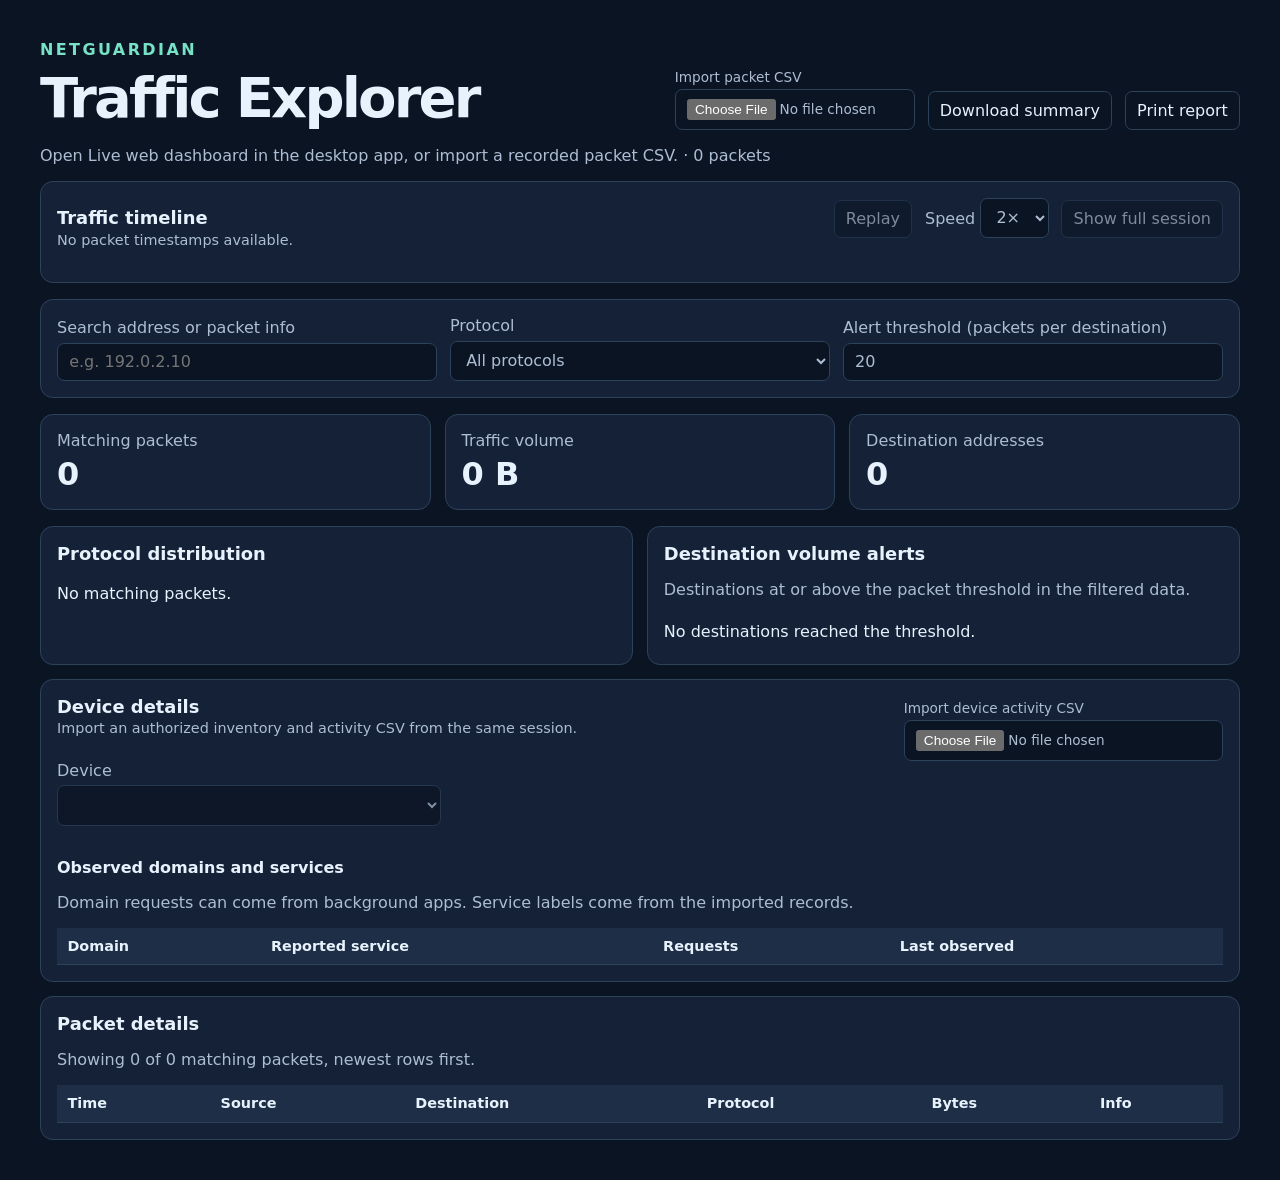
==== web/index.html @ fd84c807 "Add live Traffic Explorer and local device discovery" ====
<!doctype html>
<html lang="en">
<head>
  <meta charset="utf-8">
  <meta name="viewport" content="width=device-width, initial-scale=1">
  <title>NetGuardian | Traffic Explorer</title>
  <link rel="stylesheet" href="styles.css">
  <script src="dashboard.js" defer></script>
</head>
<body>
  <main>
    <header>
      <div><p class="brand">NETGUARDIAN</p><h1>Traffic Explorer</h1></div>
      <div class="actions">
        <label class="upload">Import packet CSV <input id="file" type="file" accept=".csv,text/csv"></label>
        <button id="return-live" type="button" hidden>Return to live</button>
        <button id="download" type="button">Download summary</button>
        <button id="print" type="button">Print report</button>
      </div>
    </header>
    <p id="status" role="status"></p>

    <section class="timeline-panel" aria-labelledby="timeline-title">
      <div class="panel-header">
        <div><h2 id="timeline-title">Traffic timeline</h2><p id="timeline-note"></p></div>
        <div class="actions">
          <button id="replay" type="button">Replay</button>
          <label>Speed <select id="speed"><option value="1">1×</option><option value="2" selected>2×</option><option value="5">5×</option></select></label>
          <button id="show-all" type="button">Show full session</button>
        </div>
      </div>
      <div id="timeline" class="timeline" aria-label="Filter by traffic interval"></div>
      <div class="timeline-axis"><span id="time-start"></span><span id="time-end"></span></div>
    </section>

    <section class="filters" aria-label="Packet filters">
      <label>Search address or packet info<input id="search" type="search" placeholder="e.g. 192.0.2.10"></label>
      <label>Protocol<select id="protocol"></select></label>
      <label>Alert threshold (packets per destination)<input id="threshold" type="number" min="1" step="1" value="20"></label>
    </section>

    <div id="scope" class="scope" hidden>
      <span id="scope-text"></span><button id="clear-scope" type="button">Clear selection</button>
    </div>

    <dl class="metrics">
      <div><dt>Matching packets</dt><dd id="packets"></dd></div>
      <div><dt>Traffic volume</dt><dd id="volume"></dd></div>
      <div><dt>Destination addresses</dt><dd id="destinations"></dd></div>
    </dl>

    <div class="panels">
      <section><h2>Protocol distribution</h2><ul id="distribution" class="bars"></ul></section>
      <section><h2>Destination volume alerts</h2><p>Destinations at or above the packet threshold in the filtered data.</p><ul id="alerts"></ul><p id="alert-evidence" hidden></p></section>
    </div>

    <section class="packet-panel" aria-labelledby="device-title">
      <div class="panel-header">
        <div><h2 id="device-title">Device details</h2><p id="device-status" role="status"></p></div>
        <label class="upload">Import device activity CSV <input id="device-file" type="file" accept=".csv,text/csv"></label>
      </div>
      <label class="device-picker">Device <select id="device"></select></label>
      <dl class="device-facts" id="device-facts"></dl>
      <h3>Observed domains and services</h3>
      <p>Domain requests can come from background apps. Service labels come from the imported records.</p>
      <div class="table-wrap" tabindex="0" aria-label="Scrollable domain activity">
        <table>
          <thead><tr><th scope="col">Domain</th><th scope="col">Reported service</th><th scope="col">Requests</th><th scope="col">Last observed</th></tr></thead>
          <tbody id="device-activity"></tbody>
        </table>
      </div>
    </section>

    <section class="packet-panel">
      <h2>Packet details</h2><p id="row-count"></p>
      <div class="table-wrap" tabindex="0" aria-label="Scrollable packet table">
        <table>
          <thead><tr><th scope="col">Time</th><th scope="col">Source</th><th scope="col">Destination</th><th scope="col">Protocol</th><th scope="col">Bytes</th><th scope="col">Info</th></tr></thead>
          <tbody id="rows"></tbody>
        </table>
      </div>
    </section>
  </main>
</body>
</html>
---- web/styles.css ----
:root {
  color-scheme: dark;
  font-family: system-ui, sans-serif;
  color: #e8f2fd;
  background: #0b1423;
  --panel: #142137;
  --border: #2d425b;
  --muted: #adbed3;
  --accent: #77e2c5;
}
* { box-sizing: border-box; }
body { margin: 0; }
main { width: min(1200px, 100% - 2rem); margin: 2.5rem auto; }
header, .actions, .filters { display: flex; align-items: end; flex-wrap: wrap; gap: .8rem; }
header { justify-content: space-between; }
h1 { font-size: clamp(2rem, 5vw, 3.5rem); margin: 0; letter-spacing: -.05em; }
h2 { font-size: 1.12rem; margin-top: 0; }
p, dt, label { color: var(--muted); }
.brand { color: var(--accent); font-weight: 700; letter-spacing: .15em; margin: 0 0 .35rem; }
button, input, select { font: inherit; color: inherit; background: #0b1423; border: 1px solid var(--border); border-radius: .45rem; padding: .55rem .7rem; }
button, .upload { cursor: pointer; }
button:hover, .upload:hover { border-color: var(--accent); }
.upload { display: grid; gap: .25rem; font-size: .85rem; }
#file { max-width: 15rem; }
:focus-visible { outline: 2px solid var(--accent); outline-offset: 3px; }
.filters, .metrics > div, .panels > section, .packet-panel { padding: 1rem; border: 1px solid var(--border); border-radius: .8rem; background: var(--panel); }
.filters label { display: grid; gap: .35rem; flex: 1 1 12rem; }
.filters input, .filters select { min-width: 0; width: 100%; }
.metrics, .panels { display: grid; gap: .85rem; }
.metrics { grid-template-columns: repeat(3, minmax(0, 1fr)); }
.metrics dd { margin: .3rem 0 0; font-size: clamp(1.15rem, 3vw, 2rem); font-weight: 700; font-variant-numeric: tabular-nums; }
.panels { grid-template-columns: repeat(2, minmax(0, 1fr)); }
.bars, #alerts { list-style: none; margin: 0; padding: 0; }
.bars li { display: grid; grid-template-columns: minmax(5rem, 1fr) 2fr auto; gap: .6rem; align-items: center; padding: .35rem 0; }
progress { accent-color: var(--accent); width: 100%; height: .75rem; }
#alerts li { padding: .45rem 0; overflow-wrap: anywhere; }
#alerts li + li { border-top: 1px solid var(--border); }
.packet-panel { margin-top: .85rem; }
.table-wrap { overflow: auto; max-height: 26rem; }
table { width: 100%; border-collapse: collapse; text-align: left; font-size: .9rem; }
th, td { padding: .65rem; border-bottom: 1px solid var(--border); }
th { position: sticky; top: 0; background: #1d2e46; }
td:not(:last-child) { white-space: nowrap; }
td:last-child { overflow-wrap: anywhere; min-width: 10rem; }
@media (max-width: 650px) { .metrics, .panels { grid-template-columns: 1fr; } }

.timeline-panel { margin: 1rem 0; padding: 1rem; border: 1px solid var(--border); border-radius: .8rem; background: var(--panel); }
.panel-header { display: flex; justify-content: space-between; align-items: baseline; flex-wrap: wrap; gap: .6rem; }
.panel-header h2 { margin-bottom: .2rem; }
.panel-header p { margin: .2rem 0 .75rem; font-size: .9rem; }
.timeline { display: flex; gap: 3px; align-items: stretch; height: 6rem; margin-top: .45rem; }
.timeline:empty { display: none; }
.timeline button { position: relative; flex: 1 1 0; min-width: 0; padding: 0; border: 0; border-radius: .25rem; background: #1e3048; }
.timeline button::after { content: ""; position: absolute; inset: auto 0 0; height: var(--bar-height); border-radius: .25rem; background: #54bba6; }
.timeline button[aria-pressed="true"] { outline: 2px solid #fff; outline-offset: 1px; }
.timeline button[aria-pressed="true"]::after, .timeline button:hover::after { background: #a4f8e2; }
.timeline-axis { display: flex; justify-content: space-between; margin-top: .4rem; color: var(--muted); font-size: .8rem; }
.scope:not([hidden]) { display: flex; align-items: center; gap: .65rem; margin-top: .75rem; color: var(--accent); }
#alerts button { text-align: left; overflow-wrap: anywhere; max-width: 100%; }
#alerts button[aria-pressed="true"] { border-color: var(--accent); }
#alert-evidence { font-size: .9rem; overflow-wrap: anywhere; }
button:disabled { opacity: .5; cursor: default; }
@media print {
  :root { color-scheme: light; color: #142137; background: white; --panel: white; --muted: #40506a; }
  main { width: 100%; margin: 0; }
  .actions, .filters, .scope button { display: none; }
  .table-wrap { max-height: none; overflow: visible; }
  th { position: static; background: #eef4f8; }
  .panels > section, .timeline-panel { break-inside: avoid; }
}

.device-picker { display: grid; gap: .35rem; width: min(100%, 24rem); }
.device-facts { display: grid; grid-template-columns: repeat(auto-fit, minmax(9rem, 1fr)); gap: .75rem; }
.device-facts dd { margin: .3rem 0 0; overflow-wrap: anywhere; }
h3 { font-size: 1rem; }
@media print { .device-picker { display: none; } }
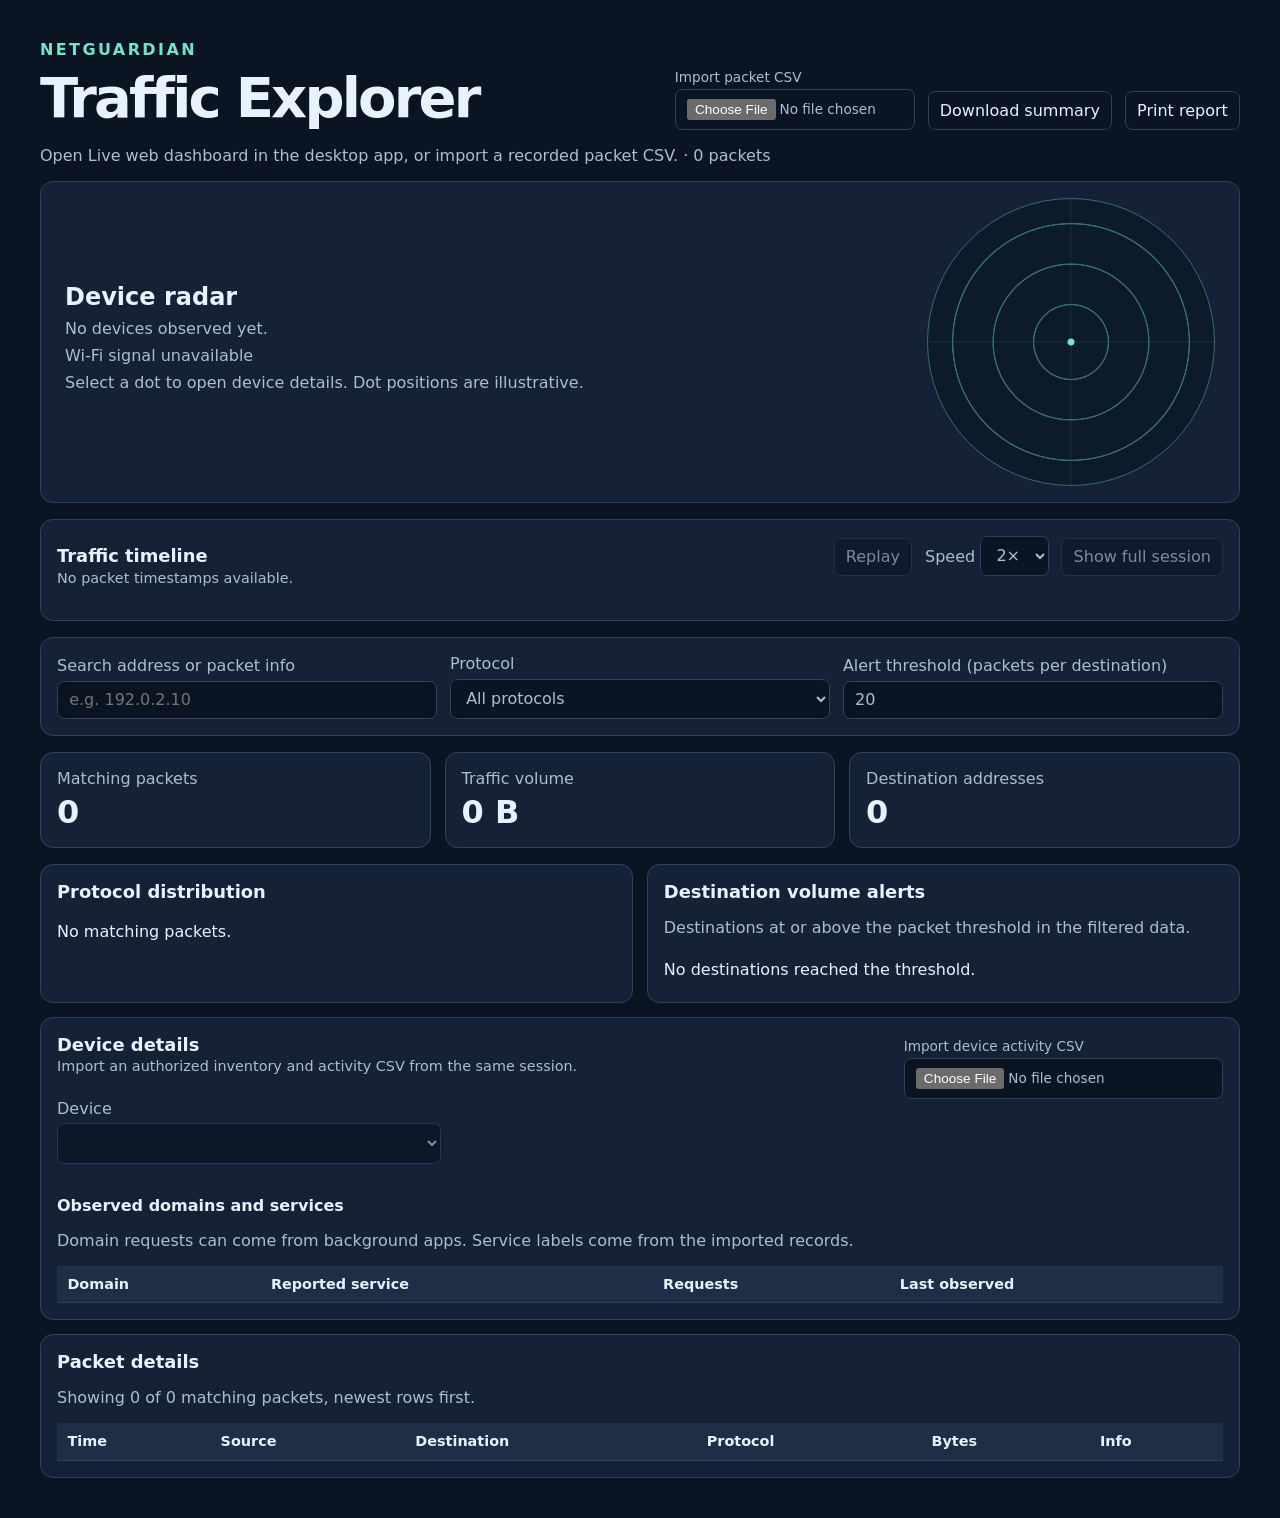
==== commit 8fcf2bef: "Add device radar and Windows Wi-Fi signal monitoring" ====
--- a/web/index.html
+++ b/web/index.html
@@ -19,6 +19,17 @@
       </div>
     </header>
     <p id="status" role="status"></p>
+
+    <section class="radar-panel" aria-labelledby="radar-title">
+      <div class="radar-copy">
+        <h2 id="radar-title">Device radar</h2>
+        <p id="radar-count"></p>
+        <label for="wifi-meter" id="wifi-label">Wi-Fi signal unavailable</label>
+        <meter id="wifi-meter" min="0" max="100" hidden></meter>
+        <p>Select a dot to open device details. Dot positions are illustrative.</p>
+      </div>
+      <div id="radar" class="radar" aria-label="Observed devices"></div>
+    </section>
 
     <section class="timeline-panel" aria-labelledby="timeline-title">
       <div class="panel-header">
--- a/web/styles.css
+++ b/web/styles.css
@@ -74,3 +74,46 @@
 .device-facts dd { margin: .3rem 0 0; overflow-wrap: anywhere; }
 h3 { font-size: 1rem; }
 @media print { .device-picker { display: none; } }
+
+.radar-panel {
+  display: grid;
+  grid-template-columns: minmax(0, 1fr) auto;
+  gap: 1rem;
+  align-items: center;
+  padding: 1rem 1.5rem;
+  border: 1px solid var(--border);
+  border-radius: .8rem;
+  background: var(--panel);
+}
+.radar-copy h2 { font-size: 1.5rem; margin-bottom: .4rem; }
+.radar-copy p { margin: .5rem 0; }
+#wifi-meter { width: min(100%, 14rem); }
+#wifi-meter:not([hidden]) { display: block; }
+.radar {
+  position: relative;
+  width: min(18rem, 70vw);
+  aspect-ratio: 1;
+  border: 1px solid #386c6d;
+  border-radius: 50%;
+  background:
+    radial-gradient(circle, #77e2c5 0 3px, transparent 4px),
+    repeating-radial-gradient(circle, transparent 0 18%, #386c6d 18.3% 18.7%, transparent 19% 20%),
+    linear-gradient(90deg, transparent 49.8%, #386c6d 50%, transparent 50.2%),
+    linear-gradient(0deg, transparent 49.8%, #386c6d 50%, transparent 50.2%),
+    #0b1b2a;
+}
+.radar-device {
+  position: absolute;
+  transform: translate(-50%, -50%);
+  width: 1.4rem;
+  height: 1.4rem;
+  padding: 0;
+  border: 1px solid transparent;
+  border-radius: 50%;
+  background: radial-gradient(circle, #77e2c5 0 28%, #286b67 34%, transparent 65%);
+}
+.radar-device[aria-pressed="true"] { border-color: #bafbed; }
+@media (max-width: 650px) {
+  .radar-panel { grid-template-columns: 1fr; }
+  .radar { justify-self: center; }
+}
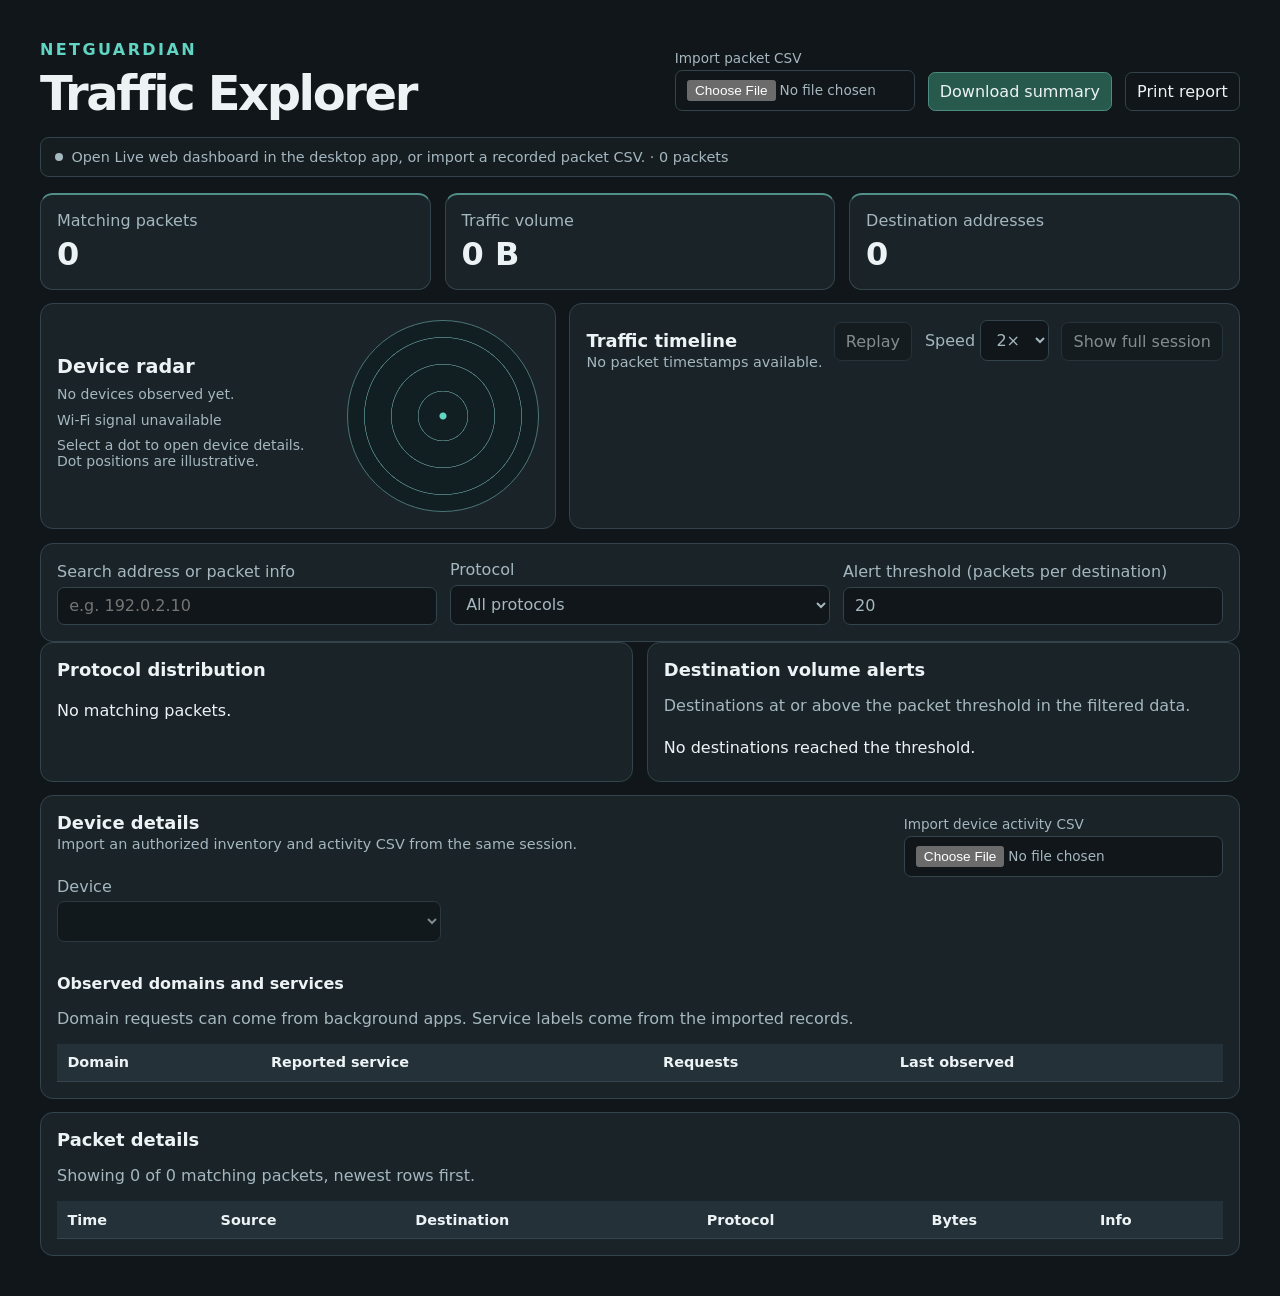
==== commit 1269440b: "Refine dashboard layout and show selected subnet topology" ====
--- a/web/index.html
+++ b/web/index.html
@@ -20,29 +20,37 @@
     </header>
     <p id="status" role="status"></p>
 
-    <section class="radar-panel" aria-labelledby="radar-title">
-      <div class="radar-copy">
-        <h2 id="radar-title">Device radar</h2>
-        <p id="radar-count"></p>
-        <label for="wifi-meter" id="wifi-label">Wi-Fi signal unavailable</label>
-        <meter id="wifi-meter" min="0" max="100" hidden></meter>
-        <p>Select a dot to open device details. Dot positions are illustrative.</p>
-      </div>
-      <div id="radar" class="radar" aria-label="Observed devices"></div>
-    </section>
+    <dl class="metrics">
+      <div><dt>Matching packets</dt><dd id="packets"></dd></div>
+      <div><dt>Traffic volume</dt><dd id="volume"></dd></div>
+      <div><dt>Destination addresses</dt><dd id="destinations"></dd></div>
+    </dl>
 
-    <section class="timeline-panel" aria-labelledby="timeline-title">
-      <div class="panel-header">
-        <div><h2 id="timeline-title">Traffic timeline</h2><p id="timeline-note"></p></div>
-        <div class="actions">
-          <button id="replay" type="button">Replay</button>
-          <label>Speed <select id="speed"><option value="1">1×</option><option value="2" selected>2×</option><option value="5">5×</option></select></label>
-          <button id="show-all" type="button">Show full session</button>
+    <div class="overview">
+      <section class="radar-panel" aria-labelledby="radar-title">
+        <div class="radar-copy">
+          <h2 id="radar-title">Device radar</h2>
+          <p id="radar-count"></p>
+          <label for="wifi-meter" id="wifi-label">Wi-Fi signal unavailable</label>
+          <meter id="wifi-meter" min="0" max="100" hidden></meter>
+          <p>Select a dot to open device details. Dot positions are illustrative.</p>
         </div>
-      </div>
-      <div id="timeline" class="timeline" aria-label="Filter by traffic interval"></div>
-      <div class="timeline-axis"><span id="time-start"></span><span id="time-end"></span></div>
-    </section>
+        <div id="radar" class="radar" aria-label="Observed devices"></div>
+      </section>
+
+      <section class="timeline-panel" aria-labelledby="timeline-title">
+        <div class="panel-header">
+          <div><h2 id="timeline-title">Traffic timeline</h2><p id="timeline-note"></p></div>
+          <div class="actions">
+            <button id="replay" type="button">Replay</button>
+            <label>Speed <select id="speed"><option value="1">1×</option><option value="2" selected>2×</option><option value="5">5×</option></select></label>
+            <button id="show-all" type="button">Show full session</button>
+          </div>
+        </div>
+        <div id="timeline" class="timeline" aria-label="Filter by traffic interval"></div>
+        <div class="timeline-axis"><span id="time-start"></span><span id="time-end"></span></div>
+      </section>
+    </div>
 
     <section class="filters" aria-label="Packet filters">
       <label>Search address or packet info<input id="search" type="search" placeholder="e.g. 192.0.2.10"></label>
@@ -53,12 +61,6 @@
     <div id="scope" class="scope" hidden>
       <span id="scope-text"></span><button id="clear-scope" type="button">Clear selection</button>
     </div>
-
-    <dl class="metrics">
-      <div><dt>Matching packets</dt><dd id="packets"></dd></div>
-      <div><dt>Traffic volume</dt><dd id="volume"></dd></div>
-      <div><dt>Destination addresses</dt><dd id="destinations"></dd></div>
-    </dl>
 
     <div class="panels">
       <section><h2>Protocol distribution</h2><ul id="distribution" class="bars"></ul></section>
--- a/web/styles.css
+++ b/web/styles.css
@@ -1,12 +1,12 @@
 :root {
   color-scheme: dark;
   font-family: system-ui, sans-serif;
-  color: #e8f2fd;
-  background: #0b1423;
-  --panel: #142137;
-  --border: #2d425b;
-  --muted: #adbed3;
-  --accent: #77e2c5;
+  color: #edf3f5;
+  background: #101619;
+  --panel: #192328;
+  --border: #34444c;
+  --muted: #a5b7bf;
+  --accent: #61d4c3;
 }
 * { box-sizing: border-box; }
 body { margin: 0; }
@@ -17,7 +17,7 @@
 h2 { font-size: 1.12rem; margin-top: 0; }
 p, dt, label { color: var(--muted); }
 .brand { color: var(--accent); font-weight: 700; letter-spacing: .15em; margin: 0 0 .35rem; }
-button, input, select { font: inherit; color: inherit; background: #0b1423; border: 1px solid var(--border); border-radius: .45rem; padding: .55rem .7rem; }
+button, input, select { font: inherit; color: inherit; background: #101619; border: 1px solid var(--border); border-radius: .45rem; padding: .55rem .7rem; }
 button, .upload { cursor: pointer; }
 button:hover, .upload:hover { border-color: var(--accent); }
 .upload { display: grid; gap: .25rem; font-size: .85rem; }
@@ -39,7 +39,7 @@
 .table-wrap { overflow: auto; max-height: 26rem; }
 table { width: 100%; border-collapse: collapse; text-align: left; font-size: .9rem; }
 th, td { padding: .65rem; border-bottom: 1px solid var(--border); }
-th { position: sticky; top: 0; background: #1d2e46; }
+th { position: sticky; top: 0; background: #243139; }
 td:not(:last-child) { white-space: nowrap; }
 td:last-child { overflow-wrap: anywhere; min-width: 10rem; }
 @media (max-width: 650px) { .metrics, .panels { grid-template-columns: 1fr; } }
@@ -50,10 +50,10 @@
 .panel-header p { margin: .2rem 0 .75rem; font-size: .9rem; }
 .timeline { display: flex; gap: 3px; align-items: stretch; height: 6rem; margin-top: .45rem; }
 .timeline:empty { display: none; }
-.timeline button { position: relative; flex: 1 1 0; min-width: 0; padding: 0; border: 0; border-radius: .25rem; background: #1e3048; }
-.timeline button::after { content: ""; position: absolute; inset: auto 0 0; height: var(--bar-height); border-radius: .25rem; background: #54bba6; }
+.timeline button { position: relative; flex: 1 1 0; min-width: 0; padding: 0; border: 0; border-radius: .25rem; background: #27363e; }
+.timeline button::after { content: ""; position: absolute; inset: auto 0 0; height: var(--bar-height); border-radius: .25rem; background: #57bbaa; }
 .timeline button[aria-pressed="true"] { outline: 2px solid #fff; outline-offset: 1px; }
-.timeline button[aria-pressed="true"]::after, .timeline button:hover::after { background: #a4f8e2; }
+.timeline button[aria-pressed="true"]::after, .timeline button:hover::after { background: #9be3d8; }
 .timeline-axis { display: flex; justify-content: space-between; margin-top: .4rem; color: var(--muted); font-size: .8rem; }
 .scope:not([hidden]) { display: flex; align-items: center; gap: .65rem; margin-top: .75rem; color: var(--accent); }
 #alerts button { text-align: left; overflow-wrap: anywhere; max-width: 100%; }
@@ -61,11 +61,11 @@
 #alert-evidence { font-size: .9rem; overflow-wrap: anywhere; }
 button:disabled { opacity: .5; cursor: default; }
 @media print {
-  :root { color-scheme: light; color: #142137; background: white; --panel: white; --muted: #40506a; }
+  :root { color-scheme: light; color: #192328; background: white; --panel: white; --muted: #405159; }
   main { width: 100%; margin: 0; }
   .actions, .filters, .scope button { display: none; }
   .table-wrap { max-height: none; overflow: visible; }
-  th { position: static; background: #eef4f8; }
+  th { position: static; background: #ecf2f3; }
   .panels > section, .timeline-panel { break-inside: avoid; }
 }
 
@@ -93,14 +93,14 @@
   position: relative;
   width: min(18rem, 70vw);
   aspect-ratio: 1;
-  border: 1px solid #386c6d;
+  border: 1px solid #4c7675;
   border-radius: 50%;
   background:
-    radial-gradient(circle, #77e2c5 0 3px, transparent 4px),
-    repeating-radial-gradient(circle, transparent 0 18%, #386c6d 18.3% 18.7%, transparent 19% 20%),
-    linear-gradient(90deg, transparent 49.8%, #386c6d 50%, transparent 50.2%),
-    linear-gradient(0deg, transparent 49.8%, #386c6d 50%, transparent 50.2%),
-    #0b1b2a;
+    radial-gradient(circle, #61d4c3 0 3px, transparent 4px),
+    repeating-radial-gradient(circle, transparent 0 18%, #4c7675 18.3% 18.7%, transparent 19% 20%),
+    linear-gradient(90deg, transparent 49.8%, #4c7675 50%, transparent 50.2%),
+    linear-gradient(0deg, transparent 49.8%, #4c7675 50%, transparent 50.2%),
+    #111e22;
 }
 .radar-device {
   position: absolute;
@@ -110,10 +110,49 @@
   padding: 0;
   border: 1px solid transparent;
   border-radius: 50%;
-  background: radial-gradient(circle, #77e2c5 0 28%, #286b67 34%, transparent 65%);
+  background: radial-gradient(circle, #61d4c3 0 28%, #28594d 34%, transparent 65%);
 }
-.radar-device[aria-pressed="true"] { border-color: #bafbed; }
+.radar-device[aria-pressed="true"] { border-color: #c6f3ea; }
 @media (max-width: 650px) {
   .radar-panel { grid-template-columns: 1fr; }
   .radar { justify-self: center; }
 }
+
+header { align-items: center; }
+header .actions { justify-content: flex-end; }
+h1 { font-size: clamp(2rem, 4vw, 3rem); }
+#status {
+  display: flex;
+  align-items: center;
+  gap: .55rem;
+  margin: 1rem 0;
+  padding: .7rem .85rem;
+  border: 1px solid var(--border);
+  border-radius: .55rem;
+  background: #151d21;
+  font-size: .9rem;
+}
+#status::before { content: ""; flex: 0 0 .5rem; height: .5rem; border-radius: 50%; background: var(--muted); }
+#status[data-state="active"]::before { background: #8bdcae; }
+#status[data-state="error"]::before { background: #ff9c9e; }
+.metrics { margin: .85rem 0; }
+.metrics > div { border-top: 2px solid #528f89; }
+.overview { display: grid; grid-template-columns: minmax(0, 1fr) minmax(0, 1.3fr); gap: .85rem; margin-bottom: .85rem; }
+.overview > section { min-width: 0; margin: 0; }
+.overview .radar-panel { padding: 1rem; grid-template-columns: minmax(0, 1fr) auto; }
+.overview .radar { width: clamp(8rem, 15vw, 12rem); }
+.overview .radar-copy h2 { font-size: 1.2rem; }
+.overview .radar-copy p, .overview .radar-copy label { font-size: .875rem; }
+.overview .timeline { height: 7rem; }
+#download { background: #28594d; border-color: #4d8c81; }
+button:hover:not(:disabled) { border-color: var(--accent); }
+.table-wrap tbody tr:nth-child(even) { background: #202a2f; }
+@media (max-width: 850px) {
+  .overview { grid-template-columns: 1fr; }
+  header .actions { justify-content: flex-start; }
+}
+@media print {
+  #status, .table-wrap tbody tr:nth-child(even) { background: white; }
+  .overview { display: block; }
+  .overview > section { margin-bottom: .85rem; }
+}
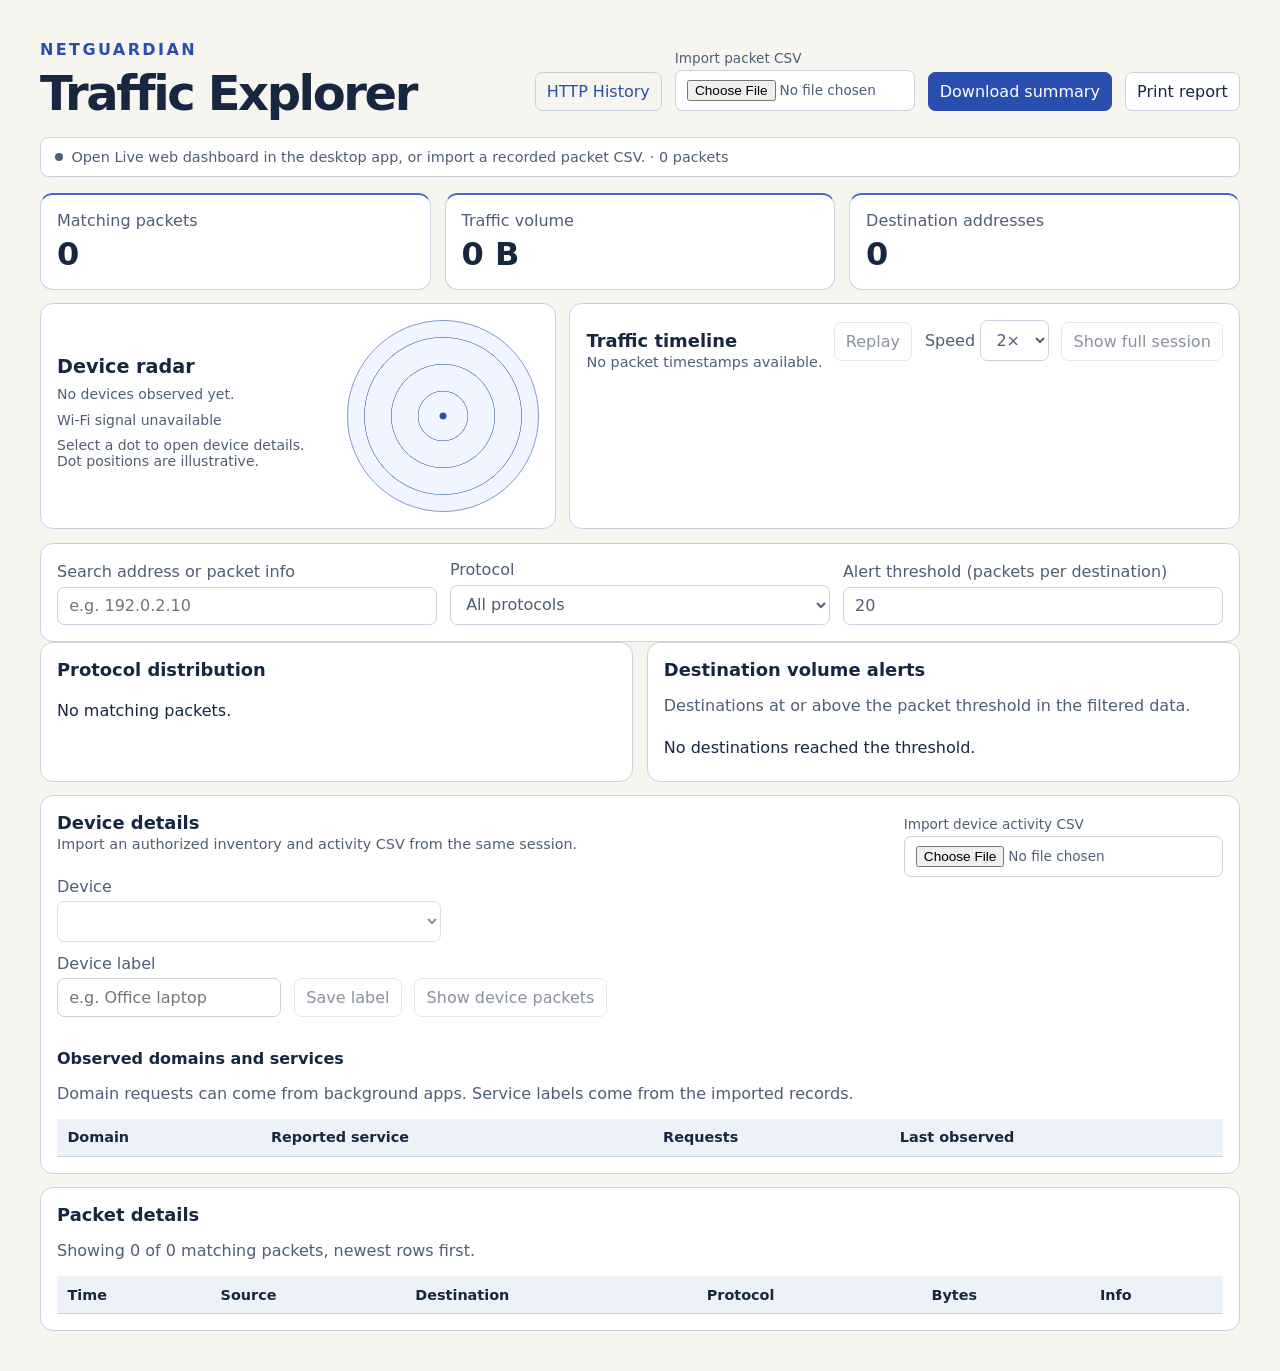
==== commit 6bf79f80: "Add offline HTTP history and device activity filters" ====
--- a/web/index.html
+++ b/web/index.html
@@ -12,6 +12,7 @@
     <header>
       <div><p class="brand">NETGUARDIAN</p><h1>Traffic Explorer</h1></div>
       <div class="actions">
+        <a class="tool-link" href="http-history.html">HTTP History</a>
         <label class="upload">Import packet CSV <input id="file" type="file" accept=".csv,text/csv"></label>
         <button id="return-live" type="button" hidden>Return to live</button>
         <button id="download" type="button">Download summary</button>
@@ -73,6 +74,11 @@
         <label class="upload">Import device activity CSV <input id="device-file" type="file" accept=".csv,text/csv"></label>
       </div>
       <label class="device-picker">Device <select id="device"></select></label>
+      <form id="device-label-form" class="actions">
+        <label>Device label <input id="device-label" maxlength="80" placeholder="e.g. Office laptop"></label>
+        <button id="save-device-label" type="submit">Save label</button>
+        <button id="inspect-device" type="button">Show device packets</button>
+      </form>
       <dl class="device-facts" id="device-facts"></dl>
       <h3>Observed domains and services</h3>
       <p>Domain requests can come from background apps. Service labels come from the imported records.</p>
@@ -84,7 +90,7 @@
       </div>
     </section>
 
-    <section class="packet-panel">
+    <section class="packet-panel" id="packet-results" tabindex="-1">
       <h2>Packet details</h2><p id="row-count"></p>
       <div class="table-wrap" tabindex="0" aria-label="Scrollable packet table">
         <table>
--- a/web/styles.css
+++ b/web/styles.css
@@ -1,12 +1,12 @@
 :root {
-  color-scheme: dark;
+  color-scheme: light;
   font-family: system-ui, sans-serif;
-  color: #edf3f5;
-  background: #101619;
-  --panel: #192328;
-  --border: #34444c;
-  --muted: #a5b7bf;
-  --accent: #61d4c3;
+  color: #182740;
+  background: #f7f5f0;
+  --panel: #ffffff;
+  --border: #c9d1df;
+  --muted: #4f5e74;
+  --accent: #294eb0;
 }
 * { box-sizing: border-box; }
 body { margin: 0; }
@@ -17,7 +17,7 @@
 h2 { font-size: 1.12rem; margin-top: 0; }
 p, dt, label { color: var(--muted); }
 .brand { color: var(--accent); font-weight: 700; letter-spacing: .15em; margin: 0 0 .35rem; }
-button, input, select { font: inherit; color: inherit; background: #101619; border: 1px solid var(--border); border-radius: .45rem; padding: .55rem .7rem; }
+button, input, select { font: inherit; color: inherit; background: #fff; border: 1px solid var(--border); border-radius: .45rem; padding: .55rem .7rem; }
 button, .upload { cursor: pointer; }
 button:hover, .upload:hover { border-color: var(--accent); }
 .upload { display: grid; gap: .25rem; font-size: .85rem; }
@@ -39,7 +39,7 @@
 .table-wrap { overflow: auto; max-height: 26rem; }
 table { width: 100%; border-collapse: collapse; text-align: left; font-size: .9rem; }
 th, td { padding: .65rem; border-bottom: 1px solid var(--border); }
-th { position: sticky; top: 0; background: #243139; }
+th { position: sticky; top: 0; background: #edf1f8; }
 td:not(:last-child) { white-space: nowrap; }
 td:last-child { overflow-wrap: anywhere; min-width: 10rem; }
 @media (max-width: 650px) { .metrics, .panels { grid-template-columns: 1fr; } }
@@ -50,10 +50,10 @@
 .panel-header p { margin: .2rem 0 .75rem; font-size: .9rem; }
 .timeline { display: flex; gap: 3px; align-items: stretch; height: 6rem; margin-top: .45rem; }
 .timeline:empty { display: none; }
-.timeline button { position: relative; flex: 1 1 0; min-width: 0; padding: 0; border: 0; border-radius: .25rem; background: #27363e; }
-.timeline button::after { content: ""; position: absolute; inset: auto 0 0; height: var(--bar-height); border-radius: .25rem; background: #57bbaa; }
-.timeline button[aria-pressed="true"] { outline: 2px solid #fff; outline-offset: 1px; }
-.timeline button[aria-pressed="true"]::after, .timeline button:hover::after { background: #9be3d8; }
+.timeline button { position: relative; flex: 1 1 0; min-width: 0; padding: 0; border: 0; border-radius: .25rem; background: #e7edfb; }
+.timeline button::after { content: ""; position: absolute; inset: auto 0 0; height: var(--bar-height); border-radius: .25rem; background: #5373c5; }
+.timeline button[aria-pressed="true"] { outline: 2px solid #182740; outline-offset: 1px; }
+.timeline button[aria-pressed="true"]::after, .timeline button:hover::after { background: #294eb0; }
 .timeline-axis { display: flex; justify-content: space-between; margin-top: .4rem; color: var(--muted); font-size: .8rem; }
 .scope:not([hidden]) { display: flex; align-items: center; gap: .65rem; margin-top: .75rem; color: var(--accent); }
 #alerts button { text-align: left; overflow-wrap: anywhere; max-width: 100%; }
@@ -61,11 +61,11 @@
 #alert-evidence { font-size: .9rem; overflow-wrap: anywhere; }
 button:disabled { opacity: .5; cursor: default; }
 @media print {
-  :root { color-scheme: light; color: #192328; background: white; --panel: white; --muted: #405159; }
+  :root { color-scheme: light; color: #ffffff; background: white; --panel: white; --muted: #4f5e74; }
   main { width: 100%; margin: 0; }
   .actions, .filters, .scope button { display: none; }
   .table-wrap { max-height: none; overflow: visible; }
-  th { position: static; background: #ecf2f3; }
+  th { position: static; background: #edf1f8; }
   .panels > section, .timeline-panel { break-inside: avoid; }
 }
 
@@ -93,14 +93,14 @@
   position: relative;
   width: min(18rem, 70vw);
   aspect-ratio: 1;
-  border: 1px solid #4c7675;
+  border: 1px solid #8199cc;
   border-radius: 50%;
   background:
-    radial-gradient(circle, #61d4c3 0 3px, transparent 4px),
-    repeating-radial-gradient(circle, transparent 0 18%, #4c7675 18.3% 18.7%, transparent 19% 20%),
-    linear-gradient(90deg, transparent 49.8%, #4c7675 50%, transparent 50.2%),
-    linear-gradient(0deg, transparent 49.8%, #4c7675 50%, transparent 50.2%),
-    #111e22;
+    radial-gradient(circle, #294eb0 0 3px, transparent 4px),
+    repeating-radial-gradient(circle, transparent 0 18%, #8199cc 18.3% 18.7%, transparent 19% 20%),
+    linear-gradient(90deg, transparent 49.8%, #8199cc 50%, transparent 50.2%),
+    linear-gradient(0deg, transparent 49.8%, #8199cc 50%, transparent 50.2%),
+    #f1f5ff;
 }
 .radar-device {
   position: absolute;
@@ -110,9 +110,9 @@
   padding: 0;
   border: 1px solid transparent;
   border-radius: 50%;
-  background: radial-gradient(circle, #61d4c3 0 28%, #28594d 34%, transparent 65%);
+  background: radial-gradient(circle, #294eb0 0 28%, #9aafe4 34%, transparent 65%);
 }
-.radar-device[aria-pressed="true"] { border-color: #c6f3ea; }
+.radar-device[aria-pressed="true"] { border-color: #162544; }
 @media (max-width: 650px) {
   .radar-panel { grid-template-columns: 1fr; }
   .radar { justify-self: center; }
@@ -129,14 +129,14 @@
   padding: .7rem .85rem;
   border: 1px solid var(--border);
   border-radius: .55rem;
-  background: #151d21;
+  background: #ffffff;
   font-size: .9rem;
 }
 #status::before { content: ""; flex: 0 0 .5rem; height: .5rem; border-radius: 50%; background: var(--muted); }
-#status[data-state="active"]::before { background: #8bdcae; }
-#status[data-state="error"]::before { background: #ff9c9e; }
+#status[data-state="active"]::before { background: #227059; }
+#status[data-state="error"]::before { background: #a52d50; }
 .metrics { margin: .85rem 0; }
-.metrics > div { border-top: 2px solid #528f89; }
+.metrics > div { border-top: 2px solid #4367c4; }
 .overview { display: grid; grid-template-columns: minmax(0, 1fr) minmax(0, 1.3fr); gap: .85rem; margin-bottom: .85rem; }
 .overview > section { min-width: 0; margin: 0; }
 .overview .radar-panel { padding: 1rem; grid-template-columns: minmax(0, 1fr) auto; }
@@ -144,9 +144,9 @@
 .overview .radar-copy h2 { font-size: 1.2rem; }
 .overview .radar-copy p, .overview .radar-copy label { font-size: .875rem; }
 .overview .timeline { height: 7rem; }
-#download { background: #28594d; border-color: #4d8c81; }
+#download { color: #fff; background: #294eb0; border-color: #294eb0; }
 button:hover:not(:disabled) { border-color: var(--accent); }
-.table-wrap tbody tr:nth-child(even) { background: #202a2f; }
+.table-wrap tbody tr:nth-child(even) { background: #f5f7fc; }
 @media (max-width: 850px) {
   .overview { grid-template-columns: 1fr; }
   header .actions { justify-content: flex-start; }
@@ -156,3 +156,29 @@
   .overview { display: block; }
   .overview > section { margin-bottom: .85rem; }
 }
+
+#device-label-form { margin-top: .75rem; }
+#device-label-form label { display: grid; gap: .35rem; }
+
+.tool-link {
+  color: var(--accent);
+  padding: .55rem .7rem;
+  border: 1px solid var(--border);
+  border-radius: .45rem;
+  text-decoration: none;
+}
+.tool-link:hover { border-color: var(--accent); }
+.har-request {
+  overflow-wrap: anywhere;
+  text-align: left;
+  color: var(--accent);
+}
+#har-inspector details { margin-bottom: .55rem; }
+#har-inspector summary { cursor: pointer; }
+#har-inspector pre {
+  white-space: pre-wrap;
+  overflow-wrap: anywhere;
+  max-height: 18rem;
+  overflow: auto;
+}
+#har-summary { overflow-wrap: anywhere; }
